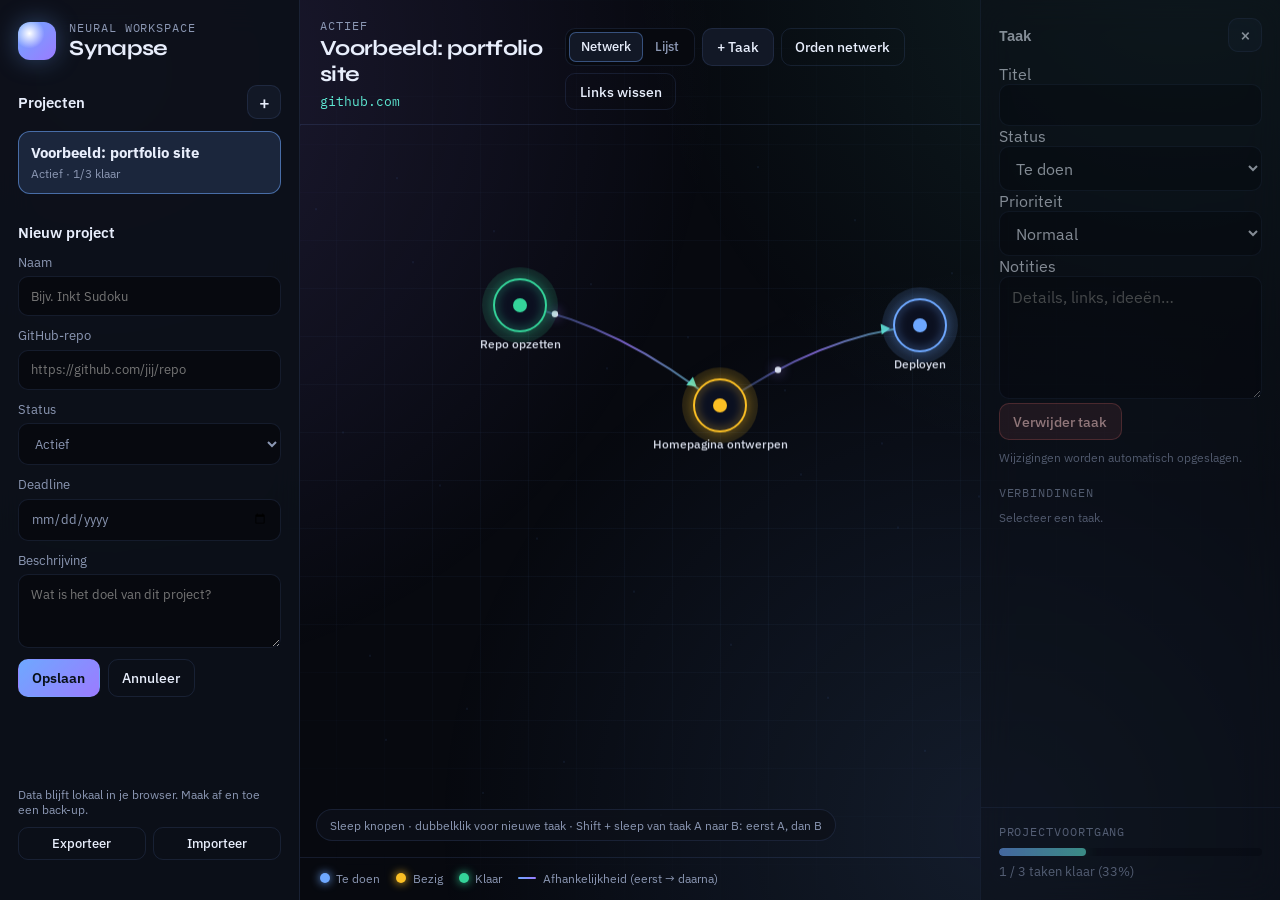
==== synapse/index.html @ 4ff312d4 "Publicatie vanuit de privÃ©-repo (b8c2b0f)" ====
<!DOCTYPE html>
<html lang="nl">
  <head>
    <meta charset="utf-8" />
    <meta name="viewport" content="width=device-width, initial-scale=1, viewport-fit=cover" />
    <title>Synapse — project & taken netwerk</title>
    <meta name="description" content="To-do- en projecttracker met taken als netwerk." />
    <meta name="theme-color" content="#07090f" />
    <meta name="mobile-web-app-capable" content="yes" />
    <meta name="apple-mobile-web-app-capable" content="yes" />
    <meta name="apple-mobile-web-app-status-bar-style" content="black" />
    <meta name="apple-mobile-web-app-title" content="Synapse" />
    <link rel="manifest" href="manifest.webmanifest" />
    <link rel="icon" href="icon.svg" type="image/svg+xml" />
    <link rel="apple-touch-icon" href="icon-180.png" />
    <link rel="stylesheet" href="css/styles.css" />
  </head>
  <body>
    <div class="bg-grid" aria-hidden="true"></div>
    <div class="bg-glow" aria-hidden="true"></div>

    <div class="shell">
      <!-- Zijkant: projecten -->
      <aside class="sidebar">
        <header class="brand">
          <div class="brand-mark" aria-hidden="true"></div>
          <div>
            <p class="eyebrow">Neural workspace</p>
            <h1>Synapse</h1>
          </div>
        </header>

        <section class="panel">
          <div class="panel-head">
            <h2>Projecten</h2>
            <button type="button" class="btn-icon" id="btnNewProject" title="Nieuw project">+</button>
          </div>
          <ul class="project-list" id="projectList"></ul>
        </section>

        <section class="panel form-panel" id="projectFormPanel">
          <div class="panel-head">
            <h2 id="formTitle">Nieuw project</h2>
          </div>
          <form id="projectForm" autocomplete="off">
            <label>
              Naam
              <input type="text" name="name" required placeholder="Bijv. Inkt Sudoku" />
            </label>
            <label>
              GitHub-repo
              <input type="url" name="repo" placeholder="https://github.com/jij/repo" />
            </label>
            <label>
              Status
              <select name="status">
                <option value="idea">Idee</option>
                <option value="active" selected>Actief</option>
                <option value="paused">Gepauzeerd</option>
                <option value="done">Afgerond</option>
              </select>
            </label>
            <label>
              Deadline
              <input type="date" name="deadline" />
            </label>
            <label>
              Beschrijving
              <textarea name="description" rows="3" placeholder="Wat is het doel van dit project?"></textarea>
            </label>
            <div class="form-actions">
              <button type="submit" class="btn primary">Opslaan</button>
              <button type="button" class="btn ghost" id="btnCancelForm">Annuleer</button>
              <button type="button" class="btn danger" id="btnDeleteProject" hidden>Verwijder project</button>
            </div>
          </form>
        </section>

        <footer class="sidebar-foot">
          <p>Data blijft lokaal in je browser. Maak af en toe een back-up.</p>
          <div class="backup-actions">
            <button type="button" class="btn ghost" id="btnExport">Exporteer</button>
            <button type="button" class="btn ghost" id="btnImport">Importeer</button>
            <input type="file" id="importFile" accept=".json,application/json" hidden />
          </div>
          <p class="backup-status" id="backupStatus" role="status" aria-live="polite"></p>
        </footer>
      </aside>

      <!-- Midden: neural graph -->
      <main class="stage">
        <header class="stage-bar">
          <div>
            <p class="eyebrow" id="activeProjectLabel">Geen project geselecteerd</p>
            <h2 id="activeProjectName">Kies of maak een project</h2>
            <p class="stage-meta" id="stageMeta" hidden></p>
          </div>
          <div class="stage-actions">
            <div class="view-toggle" role="group" aria-label="Weergave">
              <button type="button" class="is-active" data-view="graph" aria-pressed="true">Netwerk</button>
              <button type="button" data-view="list" aria-pressed="false">Lijst</button>
            </div>
            <button type="button" class="btn" id="btnAddTask" disabled>+ Taak</button>
            <button type="button" class="btn ghost graph-only" id="btnAutoLayout" disabled>Orden netwerk</button>
            <button type="button" class="btn ghost graph-only" id="btnClearLinks" disabled>Links wissen</button>
          </div>
        </header>

        <div class="list-view" id="listView" hidden>
          <div class="list-toolbar">
            <label>
              Prioriteit
              <select id="listPriority">
                <option value="all">Alle</option>
                <option value="high">Hoog</option>
                <option value="medium">Normaal</option>
                <option value="low">Laag</option>
              </select>
            </label>
          </div>
          <div class="list-groups" id="listGroups"></div>
        </div>

        <div class="canvas-wrap" id="canvasWrap">
          <canvas id="net" width="1200" height="800"></canvas>
          <div class="canvas-hint" id="canvasHint">
            Sleep knopen · dubbelklik voor nieuwe taak · Shift + sleep van taak A naar B: eerst A, dan B
          </div>
        </div>

        <div class="legend">
          <span><i class="dot todo"></i> Te doen</span>
          <span><i class="dot doing"></i> Bezig</span>
          <span><i class="dot done"></i> Klaar</span>
          <span class="graph-only"><i class="line"></i> Afhankelijkheid (eerst → daarna)</span>
        </div>
      </main>

      <!-- Rechts: taakdetail -->
      <aside class="inspector" id="inspector">
        <div class="panel-head">
          <h2>Taak</h2>
          <button type="button" class="btn-icon" id="btnCloseInspector" title="Sluiten">×</button>
        </div>
        <form id="taskForm" class="task-form">
          <label>
            Titel
            <input type="text" name="title" required />
          </label>
          <label>
            Status
            <select name="status">
              <option value="todo">Te doen</option>
              <option value="doing">Bezig</option>
              <option value="done">Klaar</option>
            </select>
          </label>
          <label>
            Prioriteit
            <select name="priority">
              <option value="low">Laag</option>
              <option value="medium" selected>Normaal</option>
              <option value="high">Hoog</option>
            </select>
          </label>
          <label>
            Notities
            <textarea name="notes" rows="5" placeholder="Details, links, ideeën…"></textarea>
          </label>
          <div class="form-actions">
            <button type="button" class="btn danger" id="btnDeleteTask">Verwijder taak</button>
          </div>
          <p class="form-note">Wijzigingen worden automatisch opgeslagen.</p>
        </form>
        <div class="links-block">
          <p class="eyebrow">Verbindingen</p>
          <ul class="link-list" id="linkList"></ul>
        </div>
        <div class="progress-block">
          <p class="eyebrow">Projectvoortgang</p>
          <div class="progress-track"><div class="progress-fill" id="progressFill"></div></div>
          <p class="progress-label" id="progressLabel">0 / 0 taken klaar</p>
        </div>
      </aside>
    </div>

    <script src="js/store.js"></script>
    <script src="js/graph.js"></script>
    <script src="js/app.js"></script>
  </body>
</html>
---- synapse/css/styles.css ----
@import url("https://fonts.googleapis.com/css2?family=IBM+Plex+Sans:wght@400;500;600&family=IBM+Plex+Mono:wght@400;500&family=Syne:wght@600;700&display=swap");

:root {
  --bg: #07090f;
  --panel: #0d111a;
  --panel-2: #121826;
  --line: rgba(120, 160, 255, 0.12);
  --text: #e8eefc;
  --muted: #8b97b3;
  --accent: #6ea8ff;
  --accent-2: #9b7bff;
  --cyan: #5eead4;
  --todo: #6ea8ff;
  --doing: #fbbf24;
  --done: #34d399;
  --danger: #f87171;
  --radius: 16px;
  --font: "IBM Plex Sans", system-ui, sans-serif;
  --display: "Syne", system-ui, sans-serif;
  --mono: "IBM Plex Mono", ui-monospace, monospace;
}

* {
  box-sizing: border-box;
}

html,
body {
  margin: 0;
  min-height: 100%;
  background: var(--bg);
  color: var(--text);
  font-family: var(--font);
}

body {
  overflow: hidden;
}

button,
input,
select,
textarea {
  font: inherit;
  color: inherit;
}

button {
  cursor: pointer;
}

/* Het hidden-attribuut altijd laten winnen van display-regels hieronder. */
[hidden] {
  display: none !important;
}

.bg-grid {
  position: fixed;
  inset: 0;
  background-image:
    linear-gradient(rgba(110, 168, 255, 0.04) 1px, transparent 1px),
    linear-gradient(90deg, rgba(110, 168, 255, 0.04) 1px, transparent 1px);
  background-size: 48px 48px;
  mask-image: radial-gradient(ellipse at center, black 30%, transparent 75%);
  pointer-events: none;
}

.bg-glow {
  position: fixed;
  inset: -20%;
  background:
    radial-gradient(circle at 20% 20%, rgba(155, 123, 255, 0.16), transparent 35%),
    radial-gradient(circle at 80% 10%, rgba(94, 234, 212, 0.1), transparent 30%),
    radial-gradient(circle at 70% 80%, rgba(110, 168, 255, 0.12), transparent 35%);
  pointer-events: none;
}

.shell {
  position: relative;
  z-index: 1;
  display: grid;
  grid-template-columns: 300px 1fr 300px;
  height: 100vh;
  gap: 0;
}

.sidebar,
.inspector {
  background: color-mix(in srgb, var(--panel) 92%, transparent);
  border-right: 1px solid var(--line);
  backdrop-filter: blur(16px);
  display: flex;
  flex-direction: column;
  min-height: 0;
  overflow: auto;
}

.inspector {
  border-right: 0;
  border-left: 1px solid var(--line);
  transform: translateX(0);
  transition: transform 0.25s ease, opacity 0.25s ease;
}

.inspector > .panel-head {
  padding: 1.1rem 1.1rem 0;
}

.inspector.is-empty {
  opacity: 0.55;
}

.brand {
  display: flex;
  gap: 0.85rem;
  align-items: center;
  padding: 1.25rem 1.1rem 0.75rem;
}

.brand-mark {
  width: 38px;
  height: 38px;
  border-radius: 12px;
  background:
    radial-gradient(circle at 30% 30%, #fff, transparent 40%),
    linear-gradient(135deg, var(--accent), var(--accent-2));
  box-shadow: 0 0 24px rgba(110, 168, 255, 0.35);
}

.brand h1 {
  margin: 0;
  font-family: var(--display);
  font-size: 1.35rem;
  letter-spacing: -0.03em;
}

.eyebrow {
  margin: 0;
  font-size: 0.72rem;
  letter-spacing: 0.08em;
  text-transform: uppercase;
  color: var(--muted);
  font-family: var(--mono);
}

.panel {
  padding: 0.75rem 1.1rem 1rem;
}

.panel-head {
  display: flex;
  align-items: center;
  justify-content: space-between;
  margin-bottom: 0.75rem;
}

.panel-head h2 {
  margin: 0;
  font-size: 0.95rem;
  font-weight: 600;
}

.project-list {
  list-style: none;
  margin: 0;
  padding: 0;
  display: flex;
  flex-direction: column;
  gap: 0.45rem;
}

.project-item {
  width: 100%;
  text-align: left;
  border: 1px solid var(--line);
  background: var(--panel-2);
  border-radius: 12px;
  padding: 0.7rem 0.8rem;
  transition: border-color 0.2s ease, background 0.2s ease;
}

.project-item:hover,
.project-item.is-active {
  border-color: color-mix(in srgb, var(--accent) 55%, transparent);
  background: color-mix(in srgb, var(--accent) 10%, var(--panel-2));
}

.project-item strong {
  display: block;
  font-size: 0.92rem;
}

.project-item span {
  display: block;
  margin-top: 0.2rem;
  color: var(--muted);
  font-size: 0.78rem;
}

.form-panel label {
  display: flex;
  flex-direction: column;
  gap: 0.35rem;
  margin-bottom: 0.7rem;
  font-size: 0.8rem;
  color: var(--muted);
}

input,
select,
textarea {
  width: 100%;
  border: 1px solid var(--line);
  background: var(--bg);
  border-radius: 10px;
  padding: 0.65rem 0.75rem;
  outline: none;
}

input:focus,
select:focus,
textarea:focus {
  border-color: color-mix(in srgb, var(--accent) 60%, transparent);
  box-shadow: 0 0 0 3px rgba(110, 168, 255, 0.12);
}

textarea {
  resize: vertical;
  min-height: 72px;
}

.form-actions {
  display: flex;
  gap: 0.5rem;
  flex-wrap: wrap;
}

.btn,
.btn-icon {
  border: 1px solid var(--line);
  background: var(--panel-2);
  color: var(--text);
  border-radius: 10px;
  padding: 0.55rem 0.85rem;
  font-size: 0.85rem;
  font-weight: 500;
  transition: background 0.15s ease, border-color 0.15s ease, transform 0.1s ease;
}

.btn:hover:not(:disabled),
.btn-icon:hover {
  border-color: color-mix(in srgb, var(--accent) 40%, transparent);
}

.btn:active:not(:disabled) {
  transform: scale(0.98);
}

.btn:disabled {
  opacity: 0.4;
  cursor: default;
}

.btn.primary {
  background: linear-gradient(135deg, var(--accent), var(--accent-2));
  border-color: transparent;
  color: #081018;
  font-weight: 600;
}

.btn.ghost {
  background: transparent;
}

.btn.danger {
  background: color-mix(in srgb, var(--danger) 16%, transparent);
  border-color: color-mix(in srgb, var(--danger) 40%, transparent);
  color: #fecaca;
}

.btn-icon {
  width: 34px;
  height: 34px;
  padding: 0;
  display: grid;
  place-items: center;
  font-size: 1.15rem;
  line-height: 1;
}

.sidebar-foot {
  margin-top: auto;
  padding: 1rem 1.1rem 1.25rem;
  color: var(--muted);
  font-size: 0.75rem;
}

.sidebar-foot p {
  margin: 0;
}

.backup-actions {
  display: flex;
  gap: 0.45rem;
  margin-top: 0.6rem;
}

.backup-actions .btn {
  flex: 1;
  padding: 0.45rem 0.6rem;
  font-size: 0.8rem;
}

.backup-status {
  margin-top: 0.5rem !important;
  min-height: 1em;
  color: var(--done);
}

.backup-status.is-error {
  color: var(--danger);
}

.stage {
  display: flex;
  flex-direction: column;
  min-width: 0;
  min-height: 0;
}

.stage-bar {
  display: flex;
  justify-content: space-between;
  align-items: flex-end;
  gap: 1rem;
  padding: 1.1rem 1.25rem 0.85rem;
  border-bottom: 1px solid var(--line);
}

.stage-bar h2 {
  margin: 0.15rem 0 0;
  font-family: var(--display);
  font-size: 1.35rem;
  letter-spacing: -0.03em;
}

.stage-meta {
  display: flex;
  flex-wrap: wrap;
  gap: 0.4rem 0.9rem;
  margin: 0.4rem 0 0;
  font-size: 0.8rem;
  color: var(--muted);
}

.stage-meta[hidden] {
  display: none;
}

.stage-meta a {
  color: var(--cyan);
  font-family: var(--mono);
  text-decoration: none;
}

.stage-meta a:hover {
  text-decoration: underline;
}

.deadline-tag {
  font-style: normal;
}

.deadline-tag.is-soon {
  color: var(--doing);
}

.deadline-tag.is-overdue {
  color: var(--danger);
  font-weight: 600;
}

.stage-actions {
  display: flex;
  gap: 0.45rem;
  flex-wrap: wrap;
}

/* ---------- Weergave-schakelaar ---------- */

.view-toggle {
  display: inline-flex;
  border: 1px solid var(--line);
  border-radius: 10px;
  padding: 3px;
  background: var(--bg);
}

.view-toggle button {
  border: 0;
  background: transparent;
  color: var(--muted);
  border-radius: 7px;
  padding: 0.4rem 0.75rem;
  font-size: 0.82rem;
  font-weight: 500;
}

.view-toggle button.is-active {
  background: var(--panel-2);
  color: var(--text);
  box-shadow: inset 0 0 0 1px color-mix(in srgb, var(--accent) 40%, transparent);
}

.stage.is-list .graph-only {
  display: none;
}

/* ---------- Lijstweergave ---------- */

.list-view {
  flex: 1;
  min-height: 0;
  overflow: auto;
  padding: 1rem 1.25rem 1.5rem;
}

.list-toolbar {
  display: flex;
  gap: 1rem;
  margin-bottom: 1rem;
}

.list-toolbar label {
  display: flex;
  align-items: center;
  gap: 0.5rem;
  font-size: 0.8rem;
  color: var(--muted);
}

.list-toolbar select {
  width: auto;
  padding: 0.4rem 0.6rem;
}

.list-groups {
  display: flex;
  flex-direction: column;
  gap: 1.25rem;
}

.list-group h3 {
  display: flex;
  align-items: center;
  gap: 0.5rem;
  margin: 0 0 0.5rem;
  font-size: 0.85rem;
  font-weight: 600;
}

.list-group h3 span {
  color: var(--muted);
  font-family: var(--mono);
  font-weight: 400;
}

.list-group ul {
  list-style: none;
  margin: 0;
  padding: 0;
  display: flex;
  flex-direction: column;
  gap: 0.35rem;
}

.list-row {
  display: flex;
  align-items: center;
  gap: 0.6rem;
  border: 1px solid var(--line);
  background: var(--panel-2);
  border-radius: 12px;
  padding: 0.45rem 0.55rem 0.45rem 0.7rem;
}

.list-row.is-selected {
  border-color: color-mix(in srgb, var(--accent) 55%, transparent);
  background: color-mix(in srgb, var(--accent) 10%, var(--panel-2));
}

.list-title {
  flex: 1;
  min-width: 0;
  border: 0;
  background: none;
  padding: 0.3rem 0;
  text-align: left;
  font-size: 0.9rem;
  overflow: hidden;
  text-overflow: ellipsis;
  white-space: nowrap;
}

.list-title:hover {
  color: var(--cyan);
}

.prio-tag,
.wait-tag {
  flex: none;
  font-family: var(--mono);
  font-size: 0.68rem;
  border-radius: 999px;
  padding: 0.15rem 0.5rem;
  border: 1px solid var(--line);
  color: var(--muted);
}

.prio-tag.is-high {
  color: #fecaca;
  border-color: color-mix(in srgb, var(--danger) 45%, transparent);
}

.prio-tag.is-low {
  opacity: 0.7;
}

.wait-tag {
  color: var(--doing);
  border-color: color-mix(in srgb, var(--doing) 40%, transparent);
}

.list-status {
  flex: none;
  width: auto;
  padding: 0.35rem 0.5rem;
  font-size: 0.8rem;
}

.list-empty {
  color: var(--muted);
  font-size: 0.8rem;
  margin: 0;
  padding: 0.2rem 0;
}

.canvas-wrap {
  position: relative;
  flex: 1;
  min-height: 0;
}

#net {
  width: 100%;
  height: 100%;
  display: block;
  cursor: grab;
  /* Vingers op het canvas zijn voor slepen/zoomen, niet om de pagina te scrollen. */
  touch-action: none;
  -webkit-user-select: none;
  user-select: none;
  -webkit-touch-callout: none;
}

#net.is-dragging {
  cursor: grabbing;
}

.canvas-hint {
  position: absolute;
  left: 1rem;
  bottom: 1rem;
  color: var(--muted);
  font-size: 0.78rem;
  background: color-mix(in srgb, var(--panel) 80%, transparent);
  border: 1px solid var(--line);
  border-radius: 999px;
  padding: 0.45rem 0.8rem;
  pointer-events: none;
}

.legend {
  display: flex;
  gap: 1rem;
  flex-wrap: wrap;
  padding: 0.7rem 1.25rem 0.9rem;
  border-top: 1px solid var(--line);
  color: var(--muted);
  font-size: 0.78rem;
}

.legend span {
  display: inline-flex;
  align-items: center;
  gap: 0.4rem;
}

.dot {
  width: 10px;
  height: 10px;
  border-radius: 50%;
  display: inline-block;
  box-shadow: 0 0 10px currentColor;
}

.dot.todo {
  background: var(--todo);
  color: var(--todo);
}
.dot.doing {
  background: var(--doing);
  color: var(--doing);
}
.dot.done {
  background: var(--done);
  color: var(--done);
}

.line {
  width: 18px;
  height: 2px;
  background: linear-gradient(90deg, var(--accent), var(--accent-2));
  display: inline-block;
  border-radius: 2px;
}

.task-form {
  padding: 0 1.1rem 1rem;
}

.form-note {
  margin: 0.6rem 0 0;
  color: var(--muted);
  font-size: 0.72rem;
}

.links-block {
  padding: 0.25rem 1.1rem 1rem;
}

.link-list {
  list-style: none;
  margin: 0.55rem 0 0;
  padding: 0;
  display: flex;
  flex-direction: column;
  gap: 0.35rem;
}

.link-list li {
  display: grid;
  grid-template-columns: auto 1fr auto;
  align-items: center;
  gap: 0.5rem;
  font-size: 0.8rem;
}

.link-list .link-empty {
  display: block;
  color: var(--muted);
  font-size: 0.78rem;
}

.link-dir {
  color: var(--muted);
  font-size: 0.72rem;
}

.link-target {
  min-width: 0;
  border: 0;
  background: none;
  padding: 0;
  text-align: left;
  color: var(--text);
  overflow: hidden;
  text-overflow: ellipsis;
  white-space: nowrap;
}

.link-target:hover {
  color: var(--cyan);
}

.btn-icon.small {
  width: 26px;
  height: 26px;
  font-size: 0.95rem;
}

.progress-block {
  margin-top: auto;
  padding: 1rem 1.1rem 1.25rem;
  border-top: 1px solid var(--line);
}

.progress-track {
  height: 8px;
  border-radius: 999px;
  background: var(--bg);
  overflow: hidden;
  margin: 0.55rem 0 0.45rem;
}

.progress-fill {
  height: 100%;
  width: 0%;
  border-radius: inherit;
  background: linear-gradient(90deg, var(--accent), var(--cyan));
  box-shadow: 0 0 16px rgba(94, 234, 212, 0.35);
  transition: width 0.35s ease;
}

.progress-label {
  margin: 0;
  color: var(--muted);
  font-size: 0.8rem;
}

@media (max-width: 1100px) {
  body {
    overflow: auto;
  }

  .shell {
    grid-template-columns: 1fr;
    height: auto;
    min-height: 100vh;
  }

  .sidebar {
    border: 0;
    border-bottom: 1px solid var(--line);
    overflow: visible;
  }

  /* Projectformulier alleen tonen als je op + tikt of een project bewerkt. */
  .form-panel:not(.is-open) {
    display: none;
  }

  .sidebar-foot {
    margin-top: 0;
  }

  .stage-bar {
    flex-wrap: wrap;
    align-items: flex-start;
  }

  .canvas-wrap {
    height: 62vh;
    min-height: 380px;
  }

  .list-view {
    overflow: visible;
  }

  /* Taak-inspector als bottom-sheet die omhoog schuift bij een geselecteerde taak. */
  .inspector {
    position: fixed;
    left: 0;
    right: 0;
    bottom: 0;
    z-index: 20;
    /* Niet hoger dan de helft: je wilt het netwerk erboven nog zien. */
    max-height: 50vh;
    border: 1px solid var(--line);
    border-bottom: 0;
    border-radius: 20px 20px 0 0;
    background: color-mix(in srgb, var(--panel) 97%, transparent);
    box-shadow: 0 -18px 40px rgba(0, 0, 0, 0.45);
    padding-bottom: env(safe-area-inset-bottom);
    transform: translateY(0);
  }

  .inspector::before {
    content: "";
    display: block;
    width: 42px;
    height: 4px;
    margin: 0.55rem auto 0;
    border-radius: 999px;
    background: var(--line);
    flex: none;
  }

  .inspector.is-empty {
    opacity: 1;
    transform: translateY(110%);
    pointer-events: none;
  }

  .inspector > .panel-head {
    padding-top: 0.5rem;
  }

  .inspector textarea {
    min-height: 60px;
    height: 72px;
  }

  .progress-block {
    display: none; /* voortgang staat al in de projectlijst */
  }
}

/* Touchschermen: grotere klikvlakken. */
@media (pointer: coarse) {
  .btn {
    padding: 0.7rem 1rem;
  }

  .btn-icon {
    width: 42px;
    height: 42px;
  }

  .btn-icon.small {
    width: 36px;
    height: 36px;
  }

  .view-toggle button {
    padding: 0.55rem 0.9rem;
  }

  input,
  select,
  textarea {
    font-size: 16px; /* voorkomt automatisch inzoomen op iPhone */
  }
}
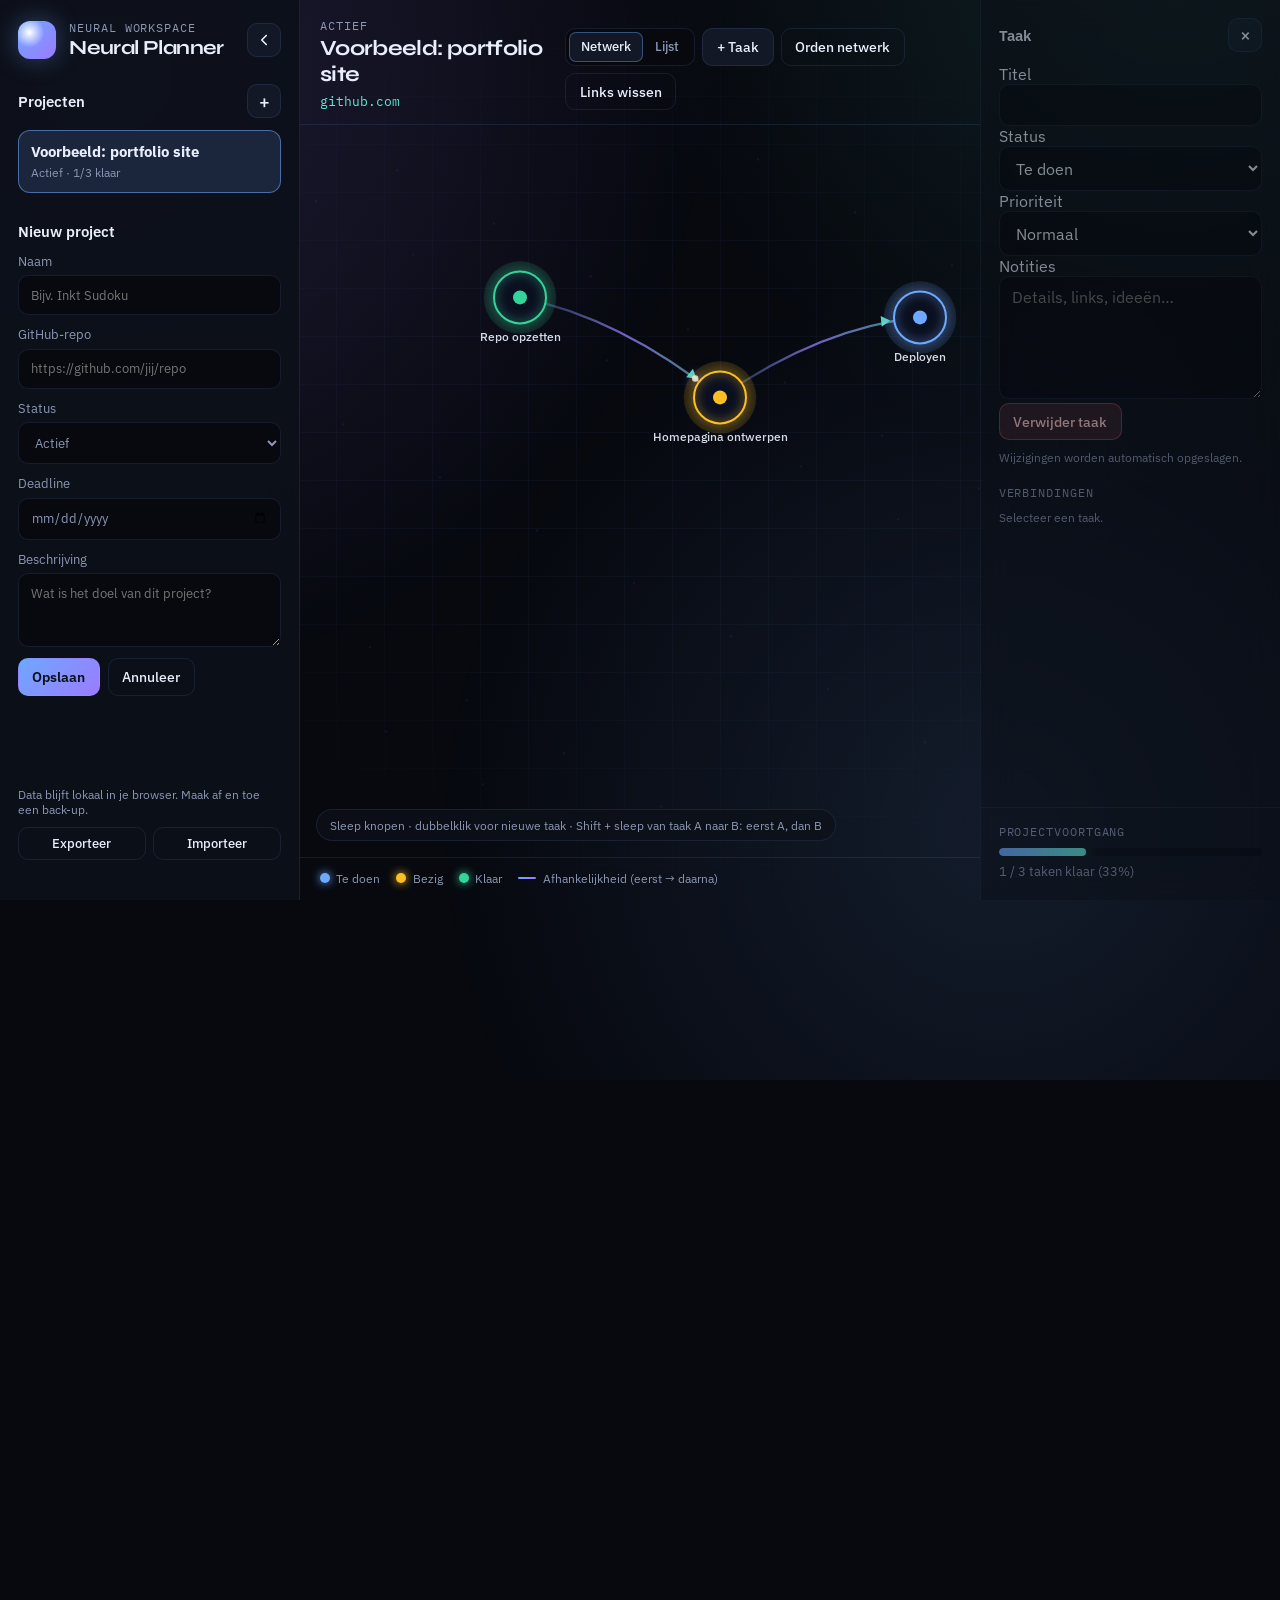
==== commit 41debf8f: "Publicatie (bron 6c32837)" ====
--- a/synapse/index.html
+++ b/synapse/index.html
@@ -2,190 +2,26 @@
 <html lang="nl">
   <head>
     <meta charset="utf-8" />
-    <meta name="viewport" content="width=device-width, initial-scale=1, viewport-fit=cover" />
-    <title>Synapse — project & taken netwerk</title>
-    <meta name="description" content="To-do- en projecttracker met taken als netwerk." />
-    <meta name="theme-color" content="#07090f" />
-    <meta name="mobile-web-app-capable" content="yes" />
-    <meta name="apple-mobile-web-app-capable" content="yes" />
-    <meta name="apple-mobile-web-app-status-bar-style" content="black" />
-    <meta name="apple-mobile-web-app-title" content="Synapse" />
-    <link rel="manifest" href="manifest.webmanifest" />
-    <link rel="icon" href="icon.svg" type="image/svg+xml" />
-    <link rel="apple-touch-icon" href="icon-180.png" />
-    <link rel="stylesheet" href="css/styles.css" />
+    <meta name="viewport" content="width=device-width, initial-scale=1" />
+    <title>Synapse heet nu Neural Planner</title>
+    <!-- Synapse is hernoemd naar Neural Planner en verhuisd. Dit oude adres stuurt door. -->
+    <meta http-equiv="refresh" content="0; url=../neural-planner/" />
+    <script>
+      // Oude service worker van Synapse opruimen, daarna doorsturen.
+      (async () => {
+        try {
+          const reg = await navigator.serviceWorker?.getRegistration("./");
+          if (reg && new URL(reg.scope).pathname.endsWith("/synapse/")) await reg.unregister();
+        } catch {}
+        location.replace("../neural-planner/");
+      })();
+    </script>
+    <style>
+      body { background: #07090f; color: #e6ebf5; font-family: system-ui, sans-serif; padding: 2rem; }
+      a { color: #6ea8ff; }
+    </style>
   </head>
   <body>
-    <div class="bg-grid" aria-hidden="true"></div>
-    <div class="bg-glow" aria-hidden="true"></div>
-
-    <div class="shell">
-      <!-- Zijkant: projecten -->
-      <aside class="sidebar">
-        <header class="brand">
-          <div class="brand-mark" aria-hidden="true"></div>
-          <div>
-            <p class="eyebrow">Neural workspace</p>
-            <h1>Synapse</h1>
-          </div>
-        </header>
-
-        <section class="panel">
-          <div class="panel-head">
-            <h2>Projecten</h2>
-            <button type="button" class="btn-icon" id="btnNewProject" title="Nieuw project">+</button>
-          </div>
-          <ul class="project-list" id="projectList"></ul>
-        </section>
-
-        <section class="panel form-panel" id="projectFormPanel">
-          <div class="panel-head">
-            <h2 id="formTitle">Nieuw project</h2>
-          </div>
-          <form id="projectForm" autocomplete="off">
-            <label>
-              Naam
-              <input type="text" name="name" required placeholder="Bijv. Inkt Sudoku" />
-            </label>
-            <label>
-              GitHub-repo
-              <input type="url" name="repo" placeholder="https://github.com/jij/repo" />
-            </label>
-            <label>
-              Status
-              <select name="status">
-                <option value="idea">Idee</option>
-                <option value="active" selected>Actief</option>
-                <option value="paused">Gepauzeerd</option>
-                <option value="done">Afgerond</option>
-              </select>
-            </label>
-            <label>
-              Deadline
-              <input type="date" name="deadline" />
-            </label>
-            <label>
-              Beschrijving
-              <textarea name="description" rows="3" placeholder="Wat is het doel van dit project?"></textarea>
-            </label>
-            <div class="form-actions">
-              <button type="submit" class="btn primary">Opslaan</button>
-              <button type="button" class="btn ghost" id="btnCancelForm">Annuleer</button>
-              <button type="button" class="btn danger" id="btnDeleteProject" hidden>Verwijder project</button>
-            </div>
-          </form>
-        </section>
-
-        <footer class="sidebar-foot">
-          <p>Data blijft lokaal in je browser. Maak af en toe een back-up.</p>
-          <div class="backup-actions">
-            <button type="button" class="btn ghost" id="btnExport">Exporteer</button>
-            <button type="button" class="btn ghost" id="btnImport">Importeer</button>
-            <input type="file" id="importFile" accept=".json,application/json" hidden />
-          </div>
-          <p class="backup-status" id="backupStatus" role="status" aria-live="polite"></p>
-        </footer>
-      </aside>
-
-      <!-- Midden: neural graph -->
-      <main class="stage">
-        <header class="stage-bar">
-          <div>
-            <p class="eyebrow" id="activeProjectLabel">Geen project geselecteerd</p>
-            <h2 id="activeProjectName">Kies of maak een project</h2>
-            <p class="stage-meta" id="stageMeta" hidden></p>
-          </div>
-          <div class="stage-actions">
-            <div class="view-toggle" role="group" aria-label="Weergave">
-              <button type="button" class="is-active" data-view="graph" aria-pressed="true">Netwerk</button>
-              <button type="button" data-view="list" aria-pressed="false">Lijst</button>
-            </div>
-            <button type="button" class="btn" id="btnAddTask" disabled>+ Taak</button>
-            <button type="button" class="btn ghost graph-only" id="btnAutoLayout" disabled>Orden netwerk</button>
-            <button type="button" class="btn ghost graph-only" id="btnClearLinks" disabled>Links wissen</button>
-          </div>
-        </header>
-
-        <div class="list-view" id="listView" hidden>
-          <div class="list-toolbar">
-            <label>
-              Prioriteit
-              <select id="listPriority">
-                <option value="all">Alle</option>
-                <option value="high">Hoog</option>
-                <option value="medium">Normaal</option>
-                <option value="low">Laag</option>
-              </select>
-            </label>
-          </div>
-          <div class="list-groups" id="listGroups"></div>
-        </div>
-
-        <div class="canvas-wrap" id="canvasWrap">
-          <canvas id="net" width="1200" height="800"></canvas>
-          <div class="canvas-hint" id="canvasHint">
-            Sleep knopen · dubbelklik voor nieuwe taak · Shift + sleep van taak A naar B: eerst A, dan B
-          </div>
-        </div>
-
-        <div class="legend">
-          <span><i class="dot todo"></i> Te doen</span>
-          <span><i class="dot doing"></i> Bezig</span>
-          <span><i class="dot done"></i> Klaar</span>
-          <span class="graph-only"><i class="line"></i> Afhankelijkheid (eerst → daarna)</span>
-        </div>
-      </main>
-
-      <!-- Rechts: taakdetail -->
-      <aside class="inspector" id="inspector">
-        <div class="panel-head">
-          <h2>Taak</h2>
-          <button type="button" class="btn-icon" id="btnCloseInspector" title="Sluiten">×</button>
-        </div>
-        <form id="taskForm" class="task-form">
-          <label>
-            Titel
-            <input type="text" name="title" required />
-          </label>
-          <label>
-            Status
-            <select name="status">
-              <option value="todo">Te doen</option>
-              <option value="doing">Bezig</option>
-              <option value="done">Klaar</option>
-            </select>
-          </label>
-          <label>
-            Prioriteit
-            <select name="priority">
-              <option value="low">Laag</option>
-              <option value="medium" selected>Normaal</option>
-              <option value="high">Hoog</option>
-            </select>
-          </label>
-          <label>
-            Notities
-            <textarea name="notes" rows="5" placeholder="Details, links, ideeën…"></textarea>
-          </label>
-          <div class="form-actions">
-            <button type="button" class="btn danger" id="btnDeleteTask">Verwijder taak</button>
-          </div>
-          <p class="form-note">Wijzigingen worden automatisch opgeslagen.</p>
-        </form>
-        <div class="links-block">
-          <p class="eyebrow">Verbindingen</p>
-          <ul class="link-list" id="linkList"></ul>
-        </div>
-        <div class="progress-block">
-          <p class="eyebrow">Projectvoortgang</p>
-          <div class="progress-track"><div class="progress-fill" id="progressFill"></div></div>
-          <p class="progress-label" id="progressLabel">0 / 0 taken klaar</p>
-        </div>
-      </aside>
-    </div>
-
-    <script src="js/store.js"></script>
-    <script src="js/graph.js"></script>
-    <script src="js/app.js"></script>
+    <p>Synapse heet nu <a href="../neural-planner/">Neural Planner</a>. Je wordt doorgestuurd…</p>
   </body>
 </html>
